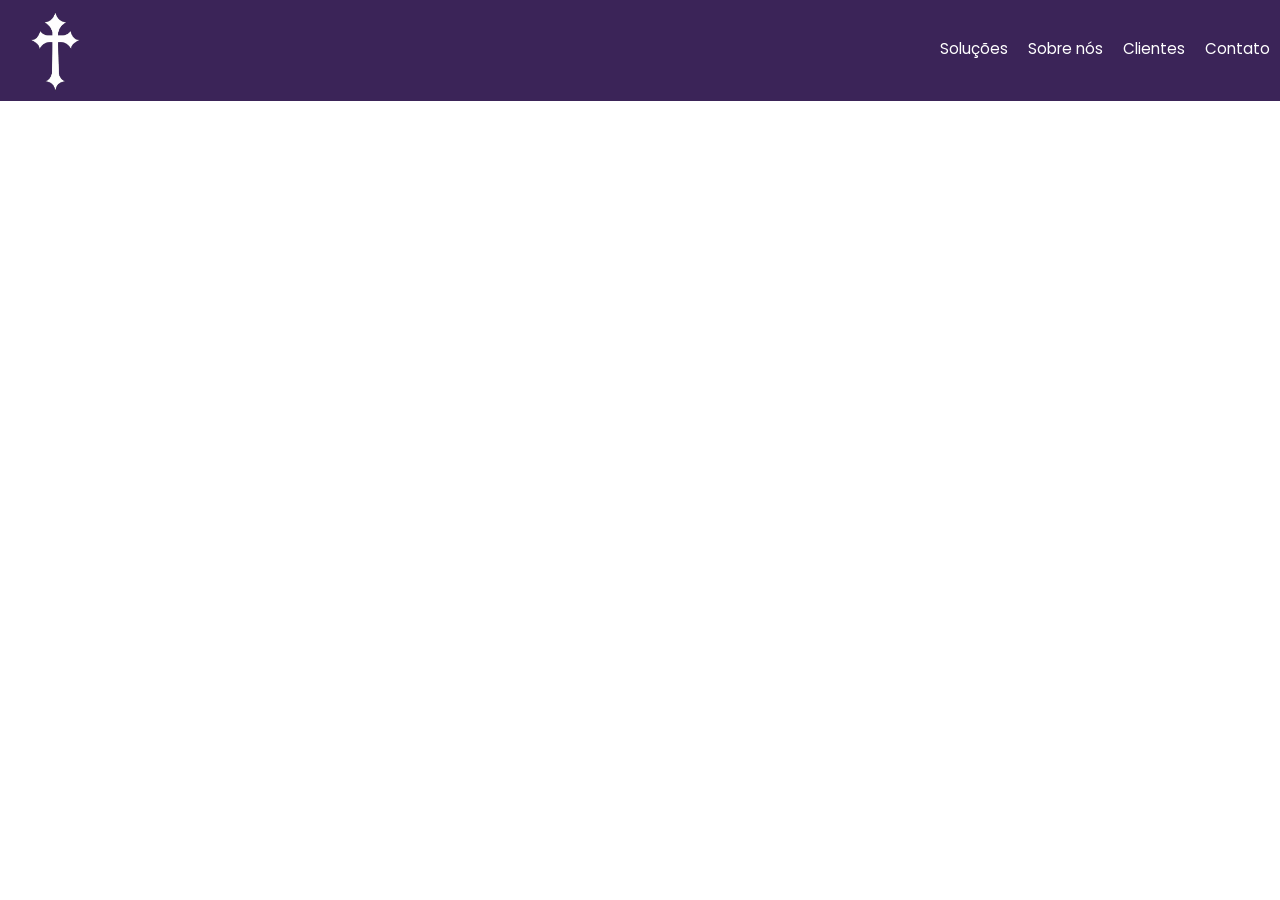
==== index.html @ 6ad98a3d "chore: Estrutura inicial do projeto." ====
<!DOCTYPE html>
<html lang="pt-BR">
<head>
    <meta charset="UTF-8">
    <meta name="viewport" content="width=device-width, initial-scale=1.0">
    <title>Exercicio</title>
    <link rel="stylesheet" href="/src/css/style.css">
</head>
<body>
    <header class="main-header">
        <div class="logo"><img src="./src/assets/img.png" alt="logo" class="logo-efeito"></div>
        <nav class="nav-menu">
            <a href="#solucoes" class="link-linha">Soluções</a>
            <a href="#sobre" class="link-linha">Sobre nós</a>
            <a href="#clientes" class="link-linha">Clientes</a>
            <a href="#contato" class="link-linha">Contato</a>
        </nav>
    </header>
    
    <main>
        <section></section>
        





    </main>

    <footer>


    </footer>
    
</body>
</html>
---- src/css/style.css ----
@import url('https://fonts.googleapis.com/css2?family=Inter:ital,opsz,wght@0,14..32,100..900;1,14..32,100..900&family=Poppins:ital,wght@0,100;0,200;0,300;0,400;0,500;0,600;0,700;0,800;0,900;1,100;1,200;1,300;1,400;1,500;1,600;1,700;1,800;1,900&display=swap');


* {
    margin: 0;
    padding: 0;
    box-sizing: border-box;
}



.main-header{
    display: flex;
    justify-content: space-between;
    align-items: center;
    padding: 10px 10px;
    background-color: #3B2458;

}

.main-header .logo{
    display: flex;
    margin-left: 20px;
}

.logo-efeito{
    width: 50px;
    filter: invert(1);
    transition: transform 0.3s ease-in-out;
}

.logo-efeito:hover{
    transform: scale(1.1) rotate(5deg);
}



.nav-menu{
    display: flex;
    gap: 20px;
}

.nav-menu a{
    font-family: Poppins;
    font-size: 0.95rem;
    color: #ffff;
    transition: color 0.4s ease;
    text-decoration: none ;
    padding-bottom: 4px;
}

.link-linha {
    position: relative;
    text-decoration: none;
    color: #333;
    padding-bottom: 4px;

}

.link-linha::after {
    content: '';
    background-color: #ffff;
    width: 0;
    height: 2px;
    position: absolute;
    bottom: 0;
    left: 0;
    transition: width 0.3s ease-in-out;
}

.link-linha:hover::after {
    width: 100%;
}
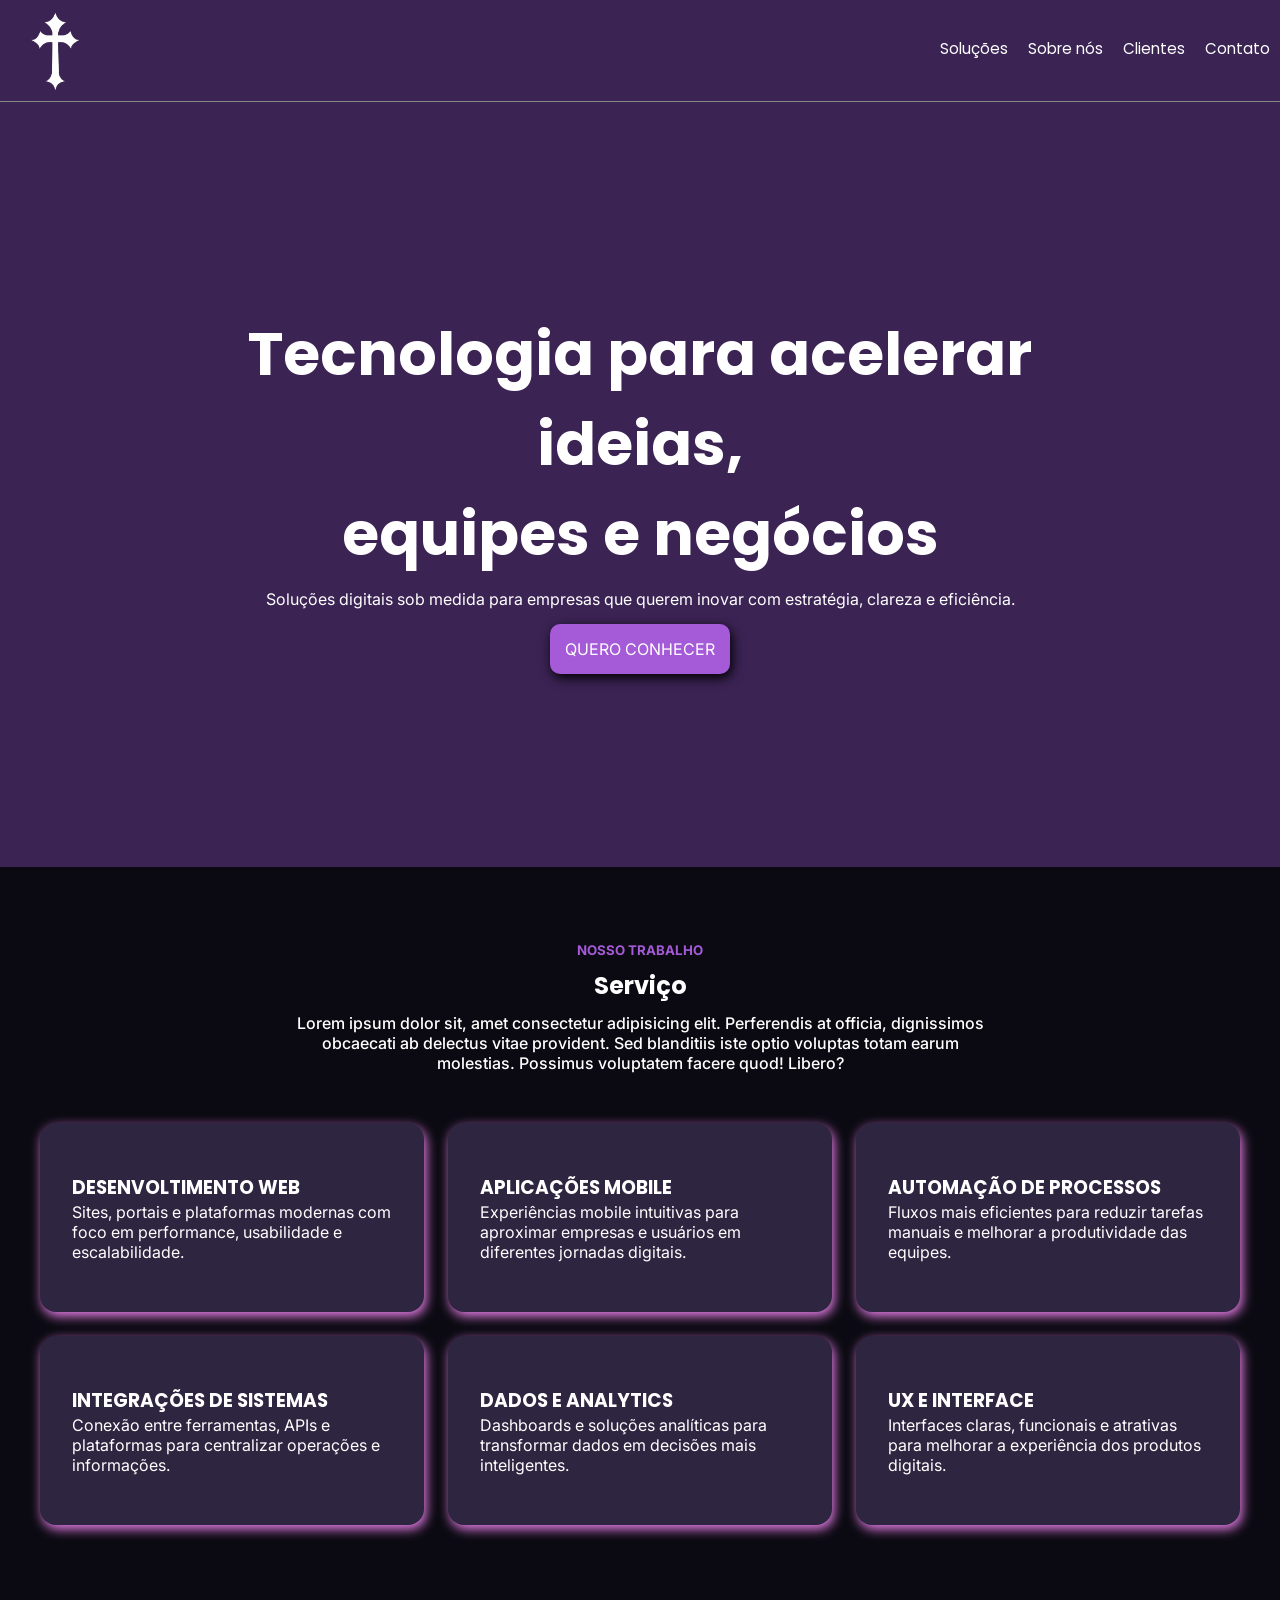
==== commit 87c97654: "feat: adionando mais section." ====
--- a/index.html
+++ b/index.html
@@ -18,7 +18,54 @@
     </header>
     
     <main>
-        <section></section>
+        <section class="banner-hero">
+            <div class="banner-conteudo">
+                <h1>Tecnologia para acelerar ideias,<br>equipes e negócios</h1>
+                <p>Soluções digitais sob medida para empresas que querem inovar com estratégia, clareza e eficiência.</p>
+                <a href="#conhecer" class="btn-chamada">QUERO CONHECER</a>
+            </div>
+        </section>
+
+        <section class="servicos">
+            <div class="servicos-conteudo">
+                <h5>NOSSO TRABALHO</h5>
+                <h1>Serviço</h1>
+                <p>Lorem ipsum dolor sit, amet consectetur adipisicing elit. Perferendis at officia, dignissimos obcaecati ab delectus vitae provident. Sed blanditiis iste optio voluptas totam earum molestias. Possimus voluptatem facere quod! Libero?</p>
+            </div>
+
+            <div class="grid-cards">
+                <div class="card">
+                    <h3>DESENVOLTIMENTO WEB</h3>
+                    <p>Sites, portais e plataformas modernas com foco em performance, usabilidade e escalabilidade.</p>
+                </div>
+
+                <div class="card">
+                    <h3>APLICAÇÕES MOBILE</h3>
+                    <p>Experiências mobile intuitivas para aproximar empresas e usuários em diferentes jornadas digitais.</p>
+                </div>
+
+                <div class="card">
+                    <h3>AUTOMAÇÃO DE PROCESSOS</h3>
+                    <p>Fluxos mais eficientes para reduzir tarefas manuais e melhorar a produtividade das equipes.</p>
+                </div>
+
+                <div class="card">
+                    <h3>INTEGRAÇÕES DE SISTEMAS</h3>
+                    <p>Conexão entre ferramentas, APIs e plataformas para centralizar operações e informações.</p>
+                </div>
+
+                <div class="card">
+                    <h3>DADOS E ANALYTICS</h3>
+                    <p>Dashboards e soluções analíticas para transformar dados em decisões mais inteligentes.</p>
+                </div>
+
+                <div class="card">
+                    <h3>UX E INTERFACE</h3>
+                    <p>Interfaces claras, funcionais e atrativas para melhorar a experiência dos produtos digitais.</p>
+                </div>
+
+            </div>
+        </section>
         
 
 
--- a/src/css/style.css
+++ b/src/css/style.css
@@ -5,6 +5,7 @@
     margin: 0;
     padding: 0;
     box-sizing: border-box;
+    
 }
 
 
@@ -14,8 +15,9 @@
     justify-content: space-between;
     align-items: center;
     padding: 10px 10px;
-    background-color: #3B2458;
-
+    background-color: #3b2354;
+    border-bottom: 1px solid #878686;
+    
 }
 
 .main-header .logo{
@@ -70,4 +72,126 @@
 
 .link-linha:hover::after {
     width: 100%;
+}
+
+
+.banner-hero{
+    background-color: #3b2354 ;
+    min-height: 85vh;
+    display: flex;
+    justify-content: center;
+    align-items: center;
+    text-align: center;
+    box-sizing: border-box;
+}
+
+.banner-conteudo{
+    max-width: 850px;
+    width: 100%;
+}
+
+.banner-conteudo h1{
+    color: #ffff;
+    font-family: Poppins;
+    font-size: 60px;
+    margin-bottom: 10px;
+    height: 100%;
+}
+
+.banner-conteudo p{
+    color: #ffff;
+    font-family: Inter;
+    height: 100%;
+    margin-bottom: 30px;
+    
+}
+
+.btn-chamada{
+    text-decoration: none;
+    color:#ffff;
+    font-family: Inter;
+    background-color: #A55AD7;
+    padding: 15px 15px;
+    border-radius: 10px;
+    transition: background-color 0.5s ease, transform 0.3s ease-in-out;
+    filter: drop-shadow(2px 4px 6px black);
+    
+}
+
+.btn-chamada:hover{
+    background-color: #5b3077;
+    
+}
+
+
+.servicos{
+    background-color: #0B0A12;
+    min-height: 95ch;
+    display: flex;
+    flex-direction: column;
+    align-items: center;
+    
+}
+
+.servicos-conteudo{
+    max-width: 700px;
+    text-align: center;
+    margin-bottom: 50px;
+}
+.servicos-conteudo h1{
+    color: #ffff;
+    font-family: Poppins;
+    margin-bottom: 10px;
+
+
+}
+
+.servicos-conteudo h5{
+    margin-top: 75px;
+    margin-bottom: 10px;
+    font-family: Inter;
+    color: #A55AD7;
+}
+
+.servicos-conteudo p{
+    color: #ffff;
+    font-family: Inter;
+    font-weight: 500;
+    
+}
+
+.grid-cards{
+    display: grid;
+    grid-template-columns: repeat(3, 1fr);
+    gap: 24px;
+    max-width: 1200px;
+    width: 100%;
+
+}
+    
+
+
+.card{
+    background-color: #2E2540;
+    border-radius: 16px;
+    padding: 50px 32px;
+    display: flex;
+    flex-direction: column;
+    justify-content: flex-start;
+    transition: transform 0.2s ease, box-shadow 0.2 ease;
+    filter: drop-shadow(2px 4px 6px violet );
+}
+
+.card:hover{
+    transform: translateY(-4px);
+}
+
+.card h3{
+    color: #ffff;
+    font-family: Poppins;   
+}
+
+.card p{
+    color: #ffff;
+    font-family: Inter;
 }
